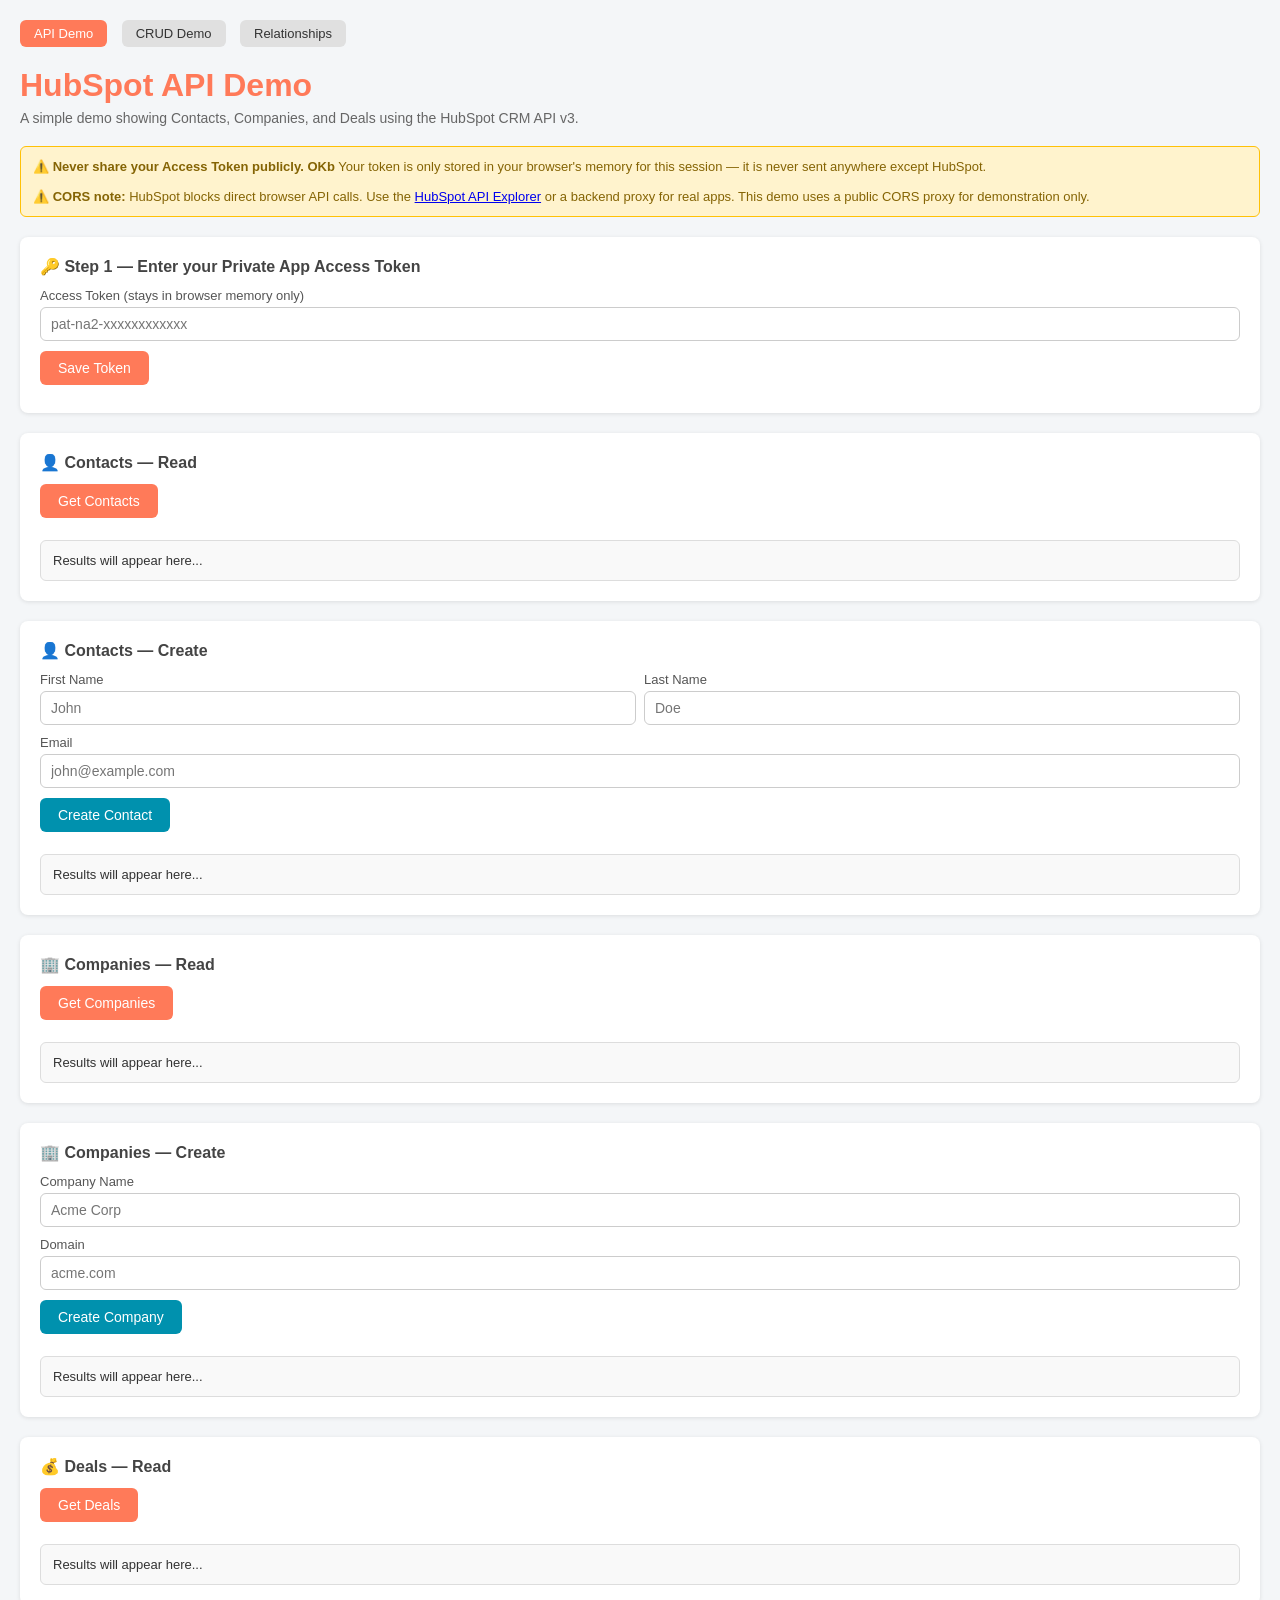
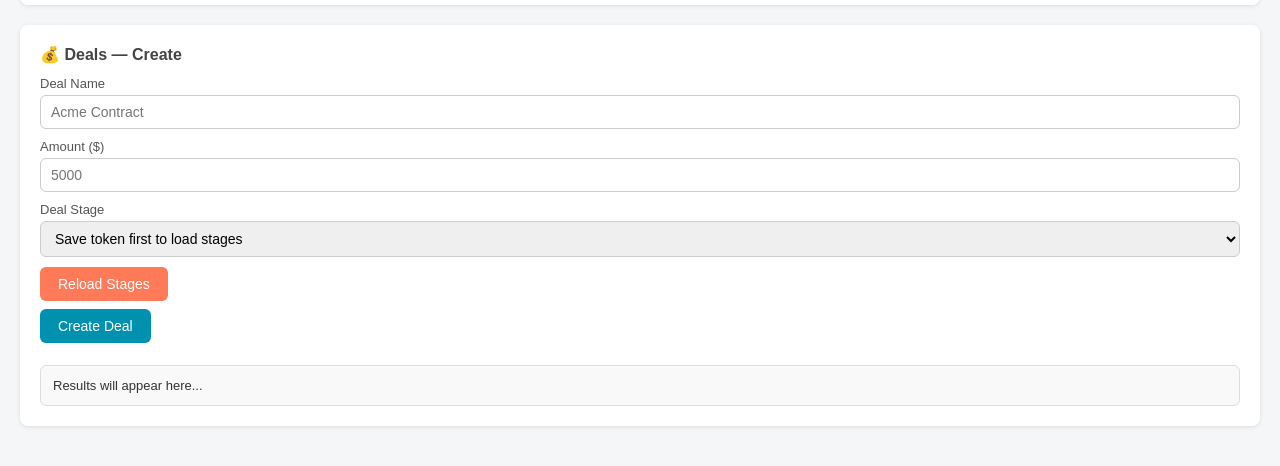
==== index.html @ 919f3ce3 "associations" ====
<!DOCTYPE html>
<html lang="en">
<head>
  <meta charset="UTF-8" />
  <meta name="viewport" content="width=device-width, initial-scale=1.0"/>
  <title>HubSpot API Demo</title>
  <link rel="stylesheet" href="css/style.css" />
</head>
<body>

  <nav>
    <a href="index.html" class="active">API Demo</a>
    <a href="crud.html">CRUD Demo</a>
    <a href="associations.html">Relationships</a>
  </nav>

  <h1>HubSpot API Demo</h1>
  <p class="sub">A simple demo showing Contacts, Companies, and Deals using the HubSpot CRM API v3.</p>

  <div class="warning">
    ⚠️ <strong>Never share your Access Token publicly. OKb</strong>
    Your token is only stored in your browser's memory for this session — it is never sent anywhere except HubSpot.
    <br><br>
    ⚠️ <strong>CORS note:</strong> HubSpot blocks direct browser API calls. Use the
    <a href="https://developers.hubspot.com/docs/api/overview" target="_blank">HubSpot API Explorer</a>
    or a backend proxy for real apps. This demo uses a public CORS proxy for demonstration only.
  </div>

  <!-- TOKEN -->
  <div class="card">
    <h2>🔑 Step 1 — Enter your Private App Access Token</h2>
    <label for="token">Access Token (stays in browser memory only)</label>
    <input type="password" id="token" placeholder="pat-na2-xxxxxxxxxxxx" />
    <button onclick="saveToken(); loadDealStages()">Save Token</button>
    <span id="tokenStatus" style="font-size:13px; color: #27ae60;"></span>
  </div>

  <!-- GET CONTACTS -->
  <div class="card">
    <h2>👤 Contacts — Read</h2>
    <button onclick="getObjects('contacts')">Get Contacts</button>
    <div class="result" id="result-contacts">Results will appear here...</div>
  </div>

  <!-- CREATE CONTACT -->
  <div class="card">
    <h2>👤 Contacts — Create</h2>
    <div class="grid">
      <div>
        <label>First Name</label>
        <input type="text" id="c-firstname" placeholder="John" />
      </div>
      <div>
        <label>Last Name</label>
        <input type="text" id="c-lastname" placeholder="Doe" />
      </div>
    </div>
    <label>Email</label>
    <input type="email" id="c-email" placeholder="john@example.com" />
    <button class="secondary" onclick="createContact()">Create Contact</button>
    <div class="result" id="result-create-contact">Results will appear here...</div>
  </div>

  <!-- GET COMPANIES -->
  <div class="card">
    <h2>🏢 Companies — Read</h2>
    <button onclick="getObjects('companies')">Get Companies</button>
    <div class="result" id="result-companies">Results will appear here...</div>
  </div>

  <!-- CREATE COMPANY -->
  <div class="card">
    <h2>🏢 Companies — Create</h2>
    <label>Company Name</label>
    <input type="text" id="co-name" placeholder="Acme Corp" />
    <label>Domain</label>
    <input type="text" id="co-domain" placeholder="acme.com" />
    <button class="secondary" onclick="createCompany()">Create Company</button>
    <div class="result" id="result-create-company">Results will appear here...</div>
  </div>

  <!-- GET DEALS -->
  <div class="card">
    <h2>💰 Deals — Read</h2>
    <button onclick="getObjects('deals')">Get Deals</button>
    <div class="result" id="result-deals">Results will appear here...</div>
  </div>

  <!-- CREATE DEAL -->
  <div class="card">
    <h2>💰 Deals — Create</h2>
    <label>Deal Name</label>
    <input type="text" id="d-name" placeholder="Acme Contract" />
    <label>Amount ($)</label>
    <input type="number" id="d-amount" placeholder="5000" />
    <label>Deal Stage</label>
    <select id="d-stage">
      <option disabled selected>Save token first to load stages</option>
    </select>
    <div>
      <button onclick="loadDealStages()">Reload Stages</button>
      <span id="stage-status" style="font-size:13px;"></span>
    </div>
    <button class="secondary" onclick="createDeal()">Create Deal</button>
    <div class="result" id="result-create-deal">Results will appear here...</div>
  </div>

  <script src="js/api.js"></script>
  <script src="js/app.js"></script>

</body>
</html>
---- css/style.css ----
* { box-sizing: border-box; margin: 0; padding: 0; }
body { font-family: sans-serif; background: #f4f6f8; color: #333; padding: 20px; }
nav { margin-bottom: 20px; }
nav a { display: inline-block; margin-right: 10px; padding: 6px 14px; border-radius: 6px; background: #e0e0e0; color: #333; text-decoration: none; font-size: 13px; }
nav a:hover { background: #ccc; }
nav a.active { background: #ff7a59; color: white; }
h1 { color: #ff7a59; margin-bottom: 6px; }
p.sub { color: #666; margin-bottom: 20px; font-size: 14px; }

.card {
  background: white;
  border-radius: 8px;
  padding: 20px;
  margin-bottom: 20px;
  box-shadow: 0 1px 4px rgba(0,0,0,0.1);
}
h2 { font-size: 16px; margin-bottom: 12px; color: #444; }

input, select {
  width: 100%;
  padding: 8px 10px;
  border: 1px solid #ccc;
  border-radius: 6px;
  font-size: 14px;
  margin-bottom: 10px;
}
button {
  background: #ff7a59;
  color: white;
  border: none;
  padding: 9px 18px;
  border-radius: 6px;
  cursor: pointer;
  font-size: 14px;
  margin-right: 8px;
  margin-bottom: 8px;
}
button:hover { background: #e8613e; }
button.secondary { background: #0091ae; }
button.secondary:hover { background: #007a94; }

.result {
  margin-top: 14px;
  background: #f9f9f9;
  border: 1px solid #ddd;
  border-radius: 6px;
  padding: 12px;
  font-size: 13px;
  max-height: 300px;
  overflow-y: auto;
  white-space: pre-wrap;
  word-break: break-all;
}
.error { color: #c0392b; }
.success { color: #27ae60; }

.warning {
  background: #fff3cd;
  border: 1px solid #ffc107;
  border-radius: 6px;
  padding: 12px;
  font-size: 13px;
  margin-bottom: 20px;
  color: #856404;
}
.grid { display: grid; grid-template-columns: 1fr 1fr; gap: 8px; }
@media (max-width: 600px) { .grid { grid-template-columns: 1fr; } }
label { font-size: 13px; color: #555; display: block; margin-bottom: 4px; }
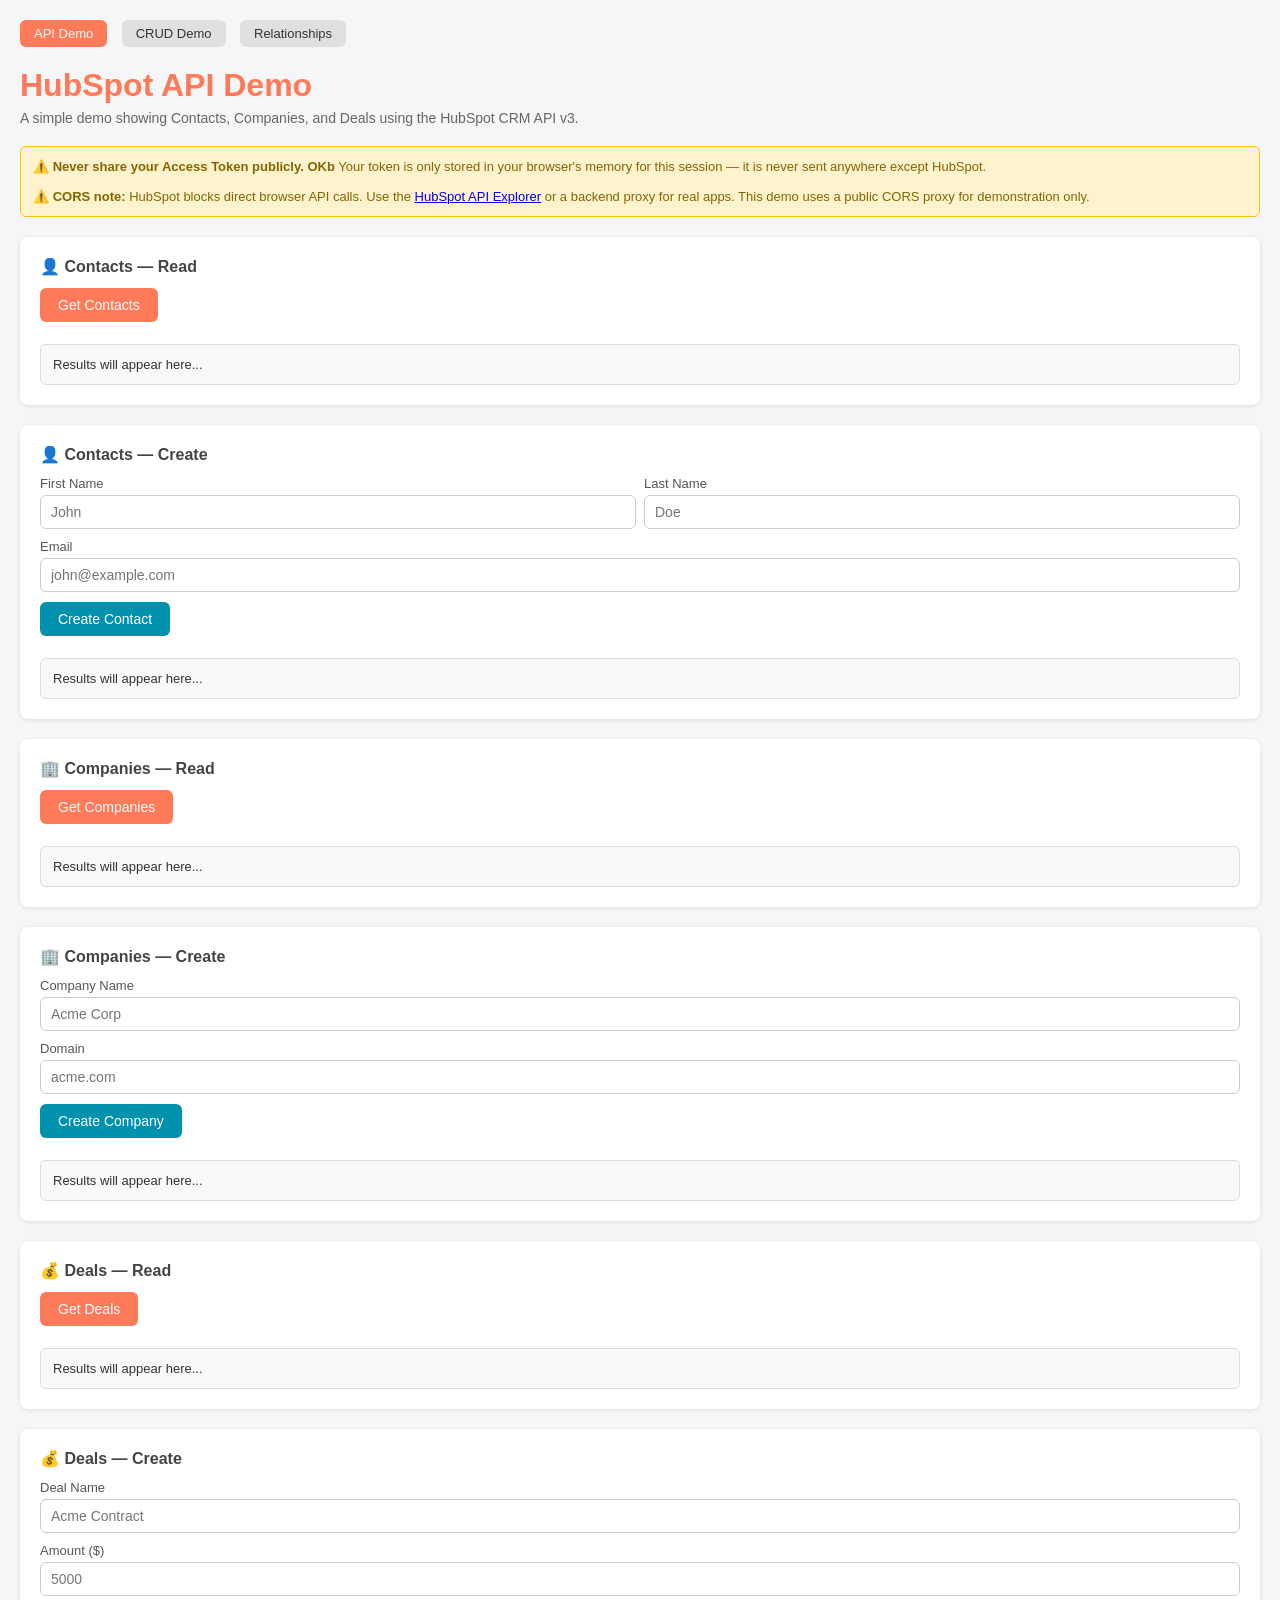
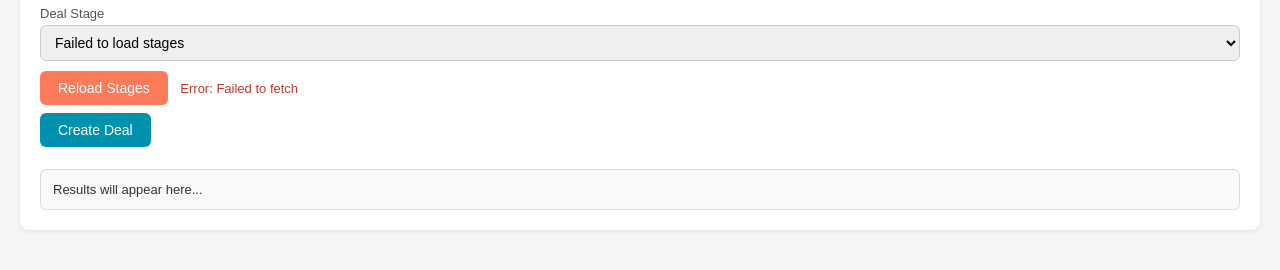
==== commit 66911252: "config" ====
--- a/index.html
+++ b/index.html
@@ -105,8 +105,19 @@
     <div class="result" id="result-create-deal">Results will appear here...</div>
   </div>
 
+  <script src="js/config.js"></script>
   <script src="js/api.js"></script>
   <script src="js/app.js"></script>
+  <script>
+    document.addEventListener('DOMContentLoaded', () => {
+      if (CONFIG.token) {
+        document.getElementById('token').value = CONFIG.token;
+        saveToken();
+        loadDealStages();
+        document.querySelector('.card').style.display = 'none';
+      }
+    });
+  </script>
 
 </body>
 </html>
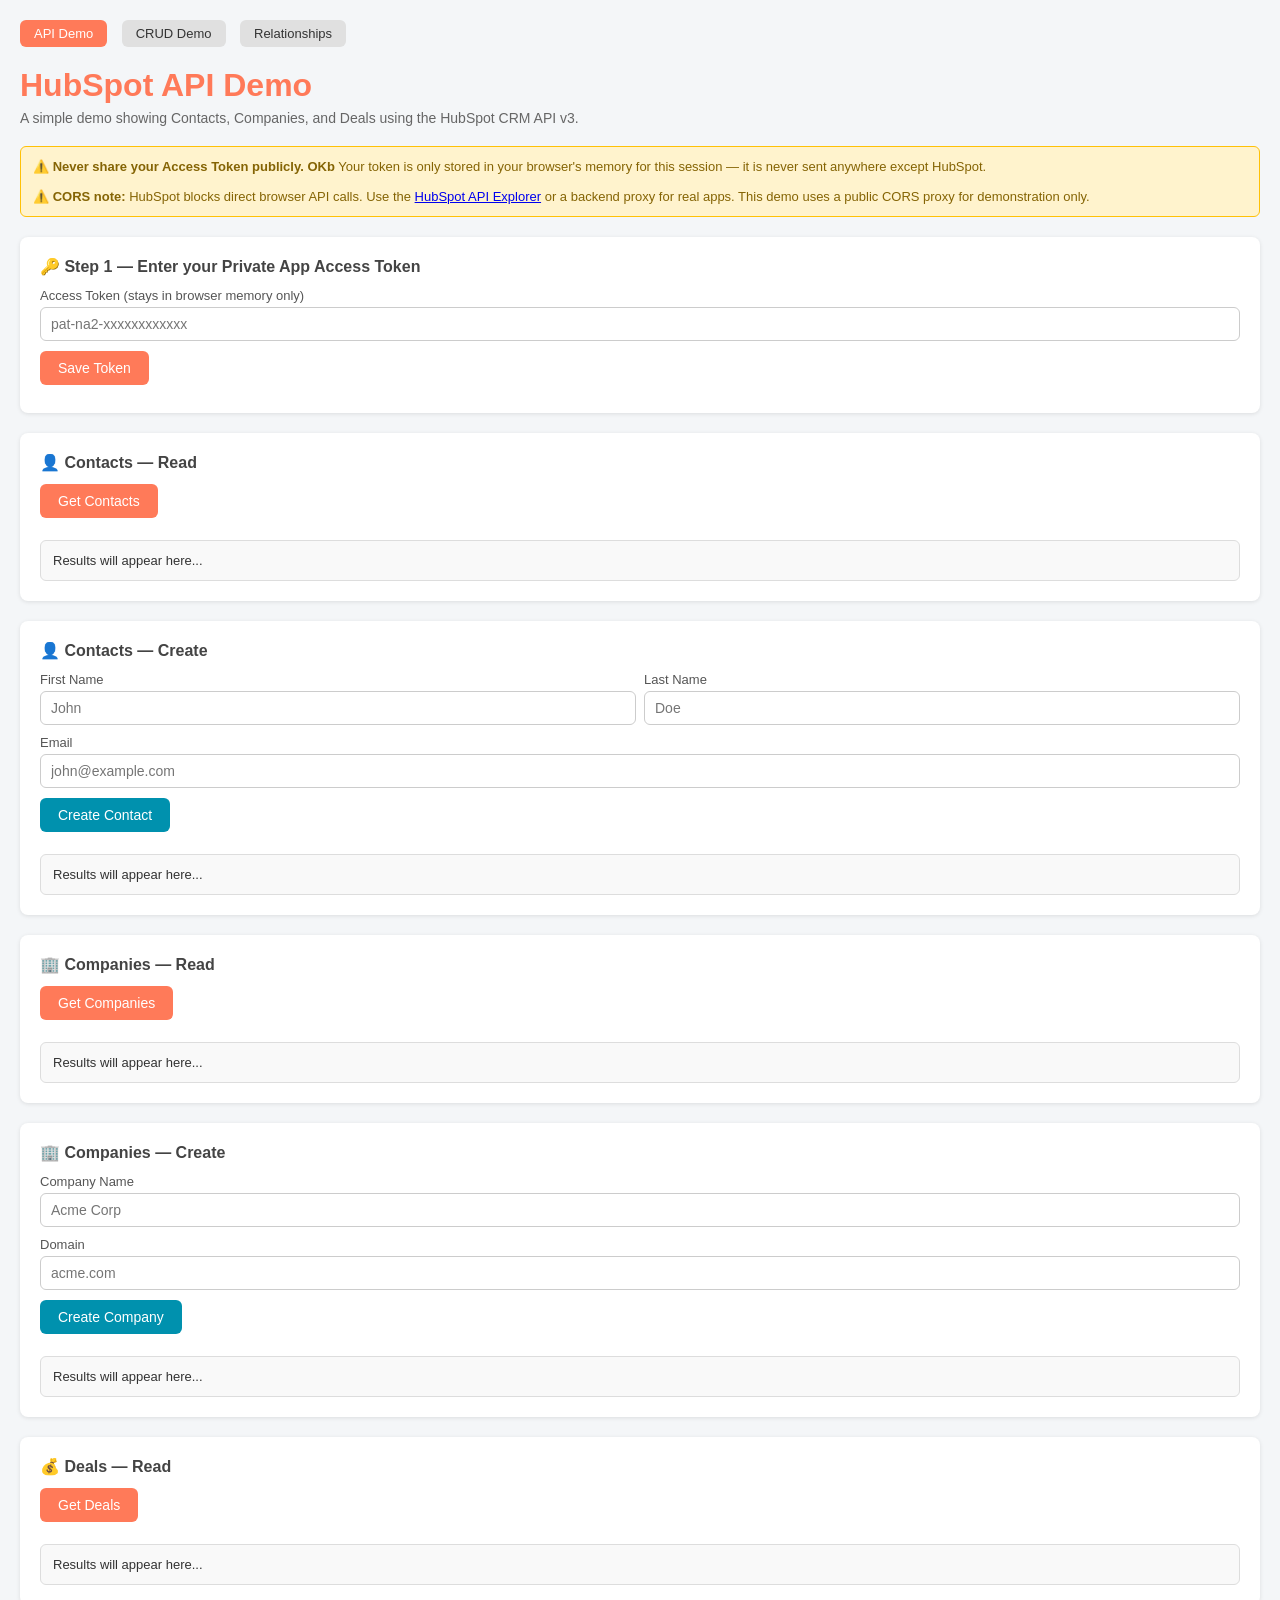
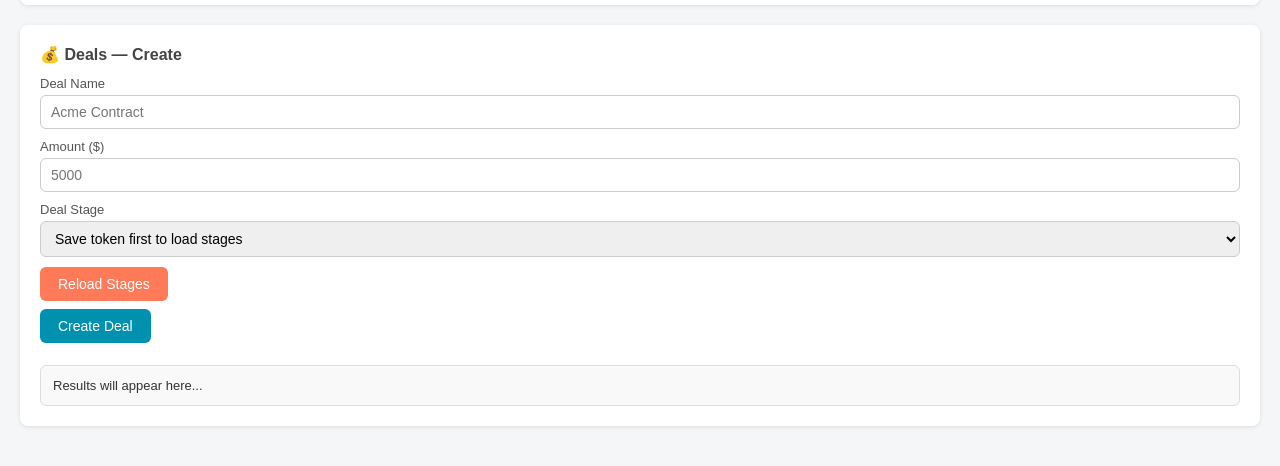
==== commit 77b8de66: "Revert "config" This reverts commit 6691125236b61c79082e279661ac950051ec5047." ====
--- a/index.html
+++ b/index.html
@@ -105,19 +105,8 @@
     <div class="result" id="result-create-deal">Results will appear here...</div>
   </div>
 
-  <script src="js/config.js"></script>
   <script src="js/api.js"></script>
   <script src="js/app.js"></script>
-  <script>
-    document.addEventListener('DOMContentLoaded', () => {
-      if (CONFIG.token) {
-        document.getElementById('token').value = CONFIG.token;
-        saveToken();
-        loadDealStages();
-        document.querySelector('.card').style.display = 'none';
-      }
-    });
-  </script>
 
 </body>
 </html>
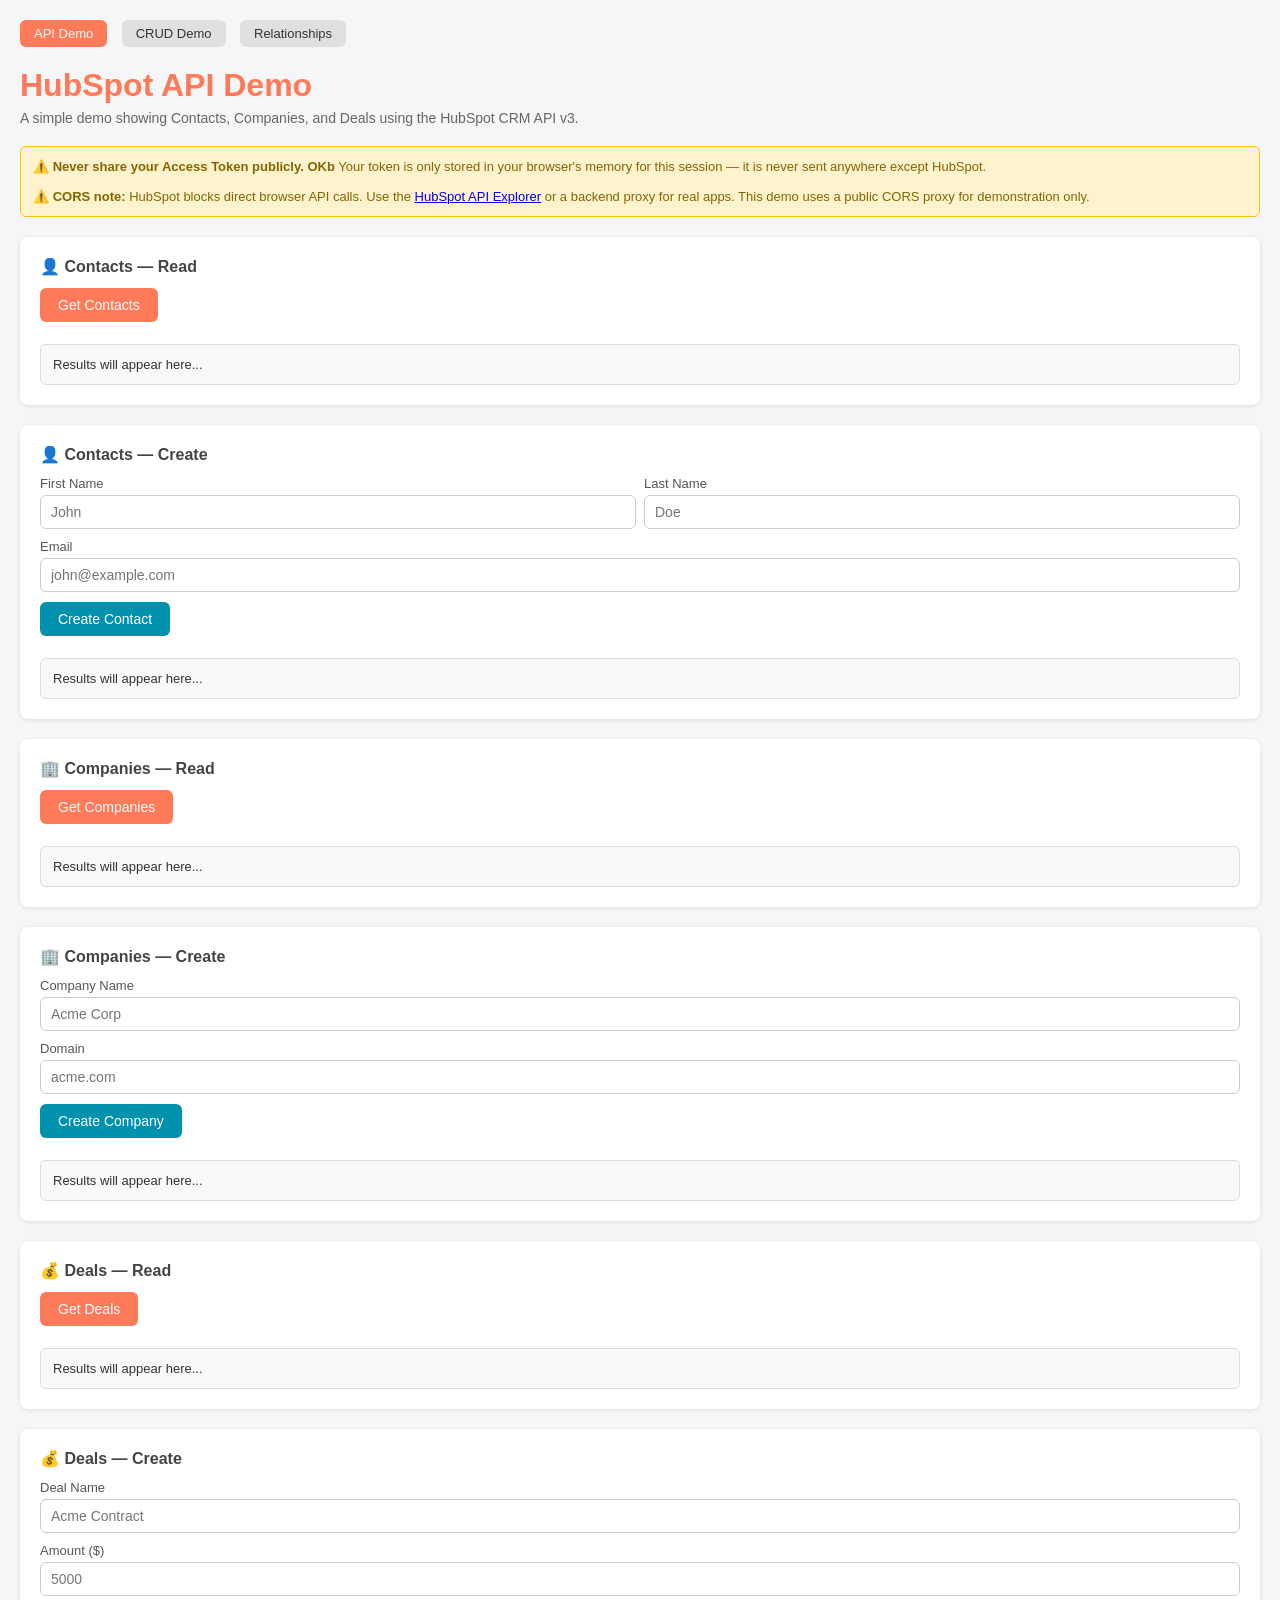
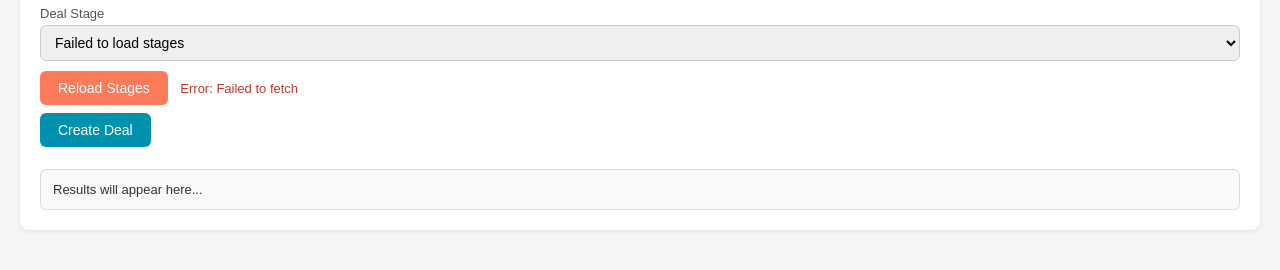
==== commit a3de58c9: "testing" ====
--- a/index.html
+++ b/index.html
@@ -107,6 +107,14 @@
 
   <script src="js/api.js"></script>
   <script src="js/app.js"></script>
+  <script>
+    document.addEventListener('DOMContentLoaded', () => {
+      if (ACCESS_TOKEN) {
+        document.querySelector('.card').style.display = 'none';
+        loadDealStages();
+      }
+    });
+  </script>
 
 </body>
 </html>
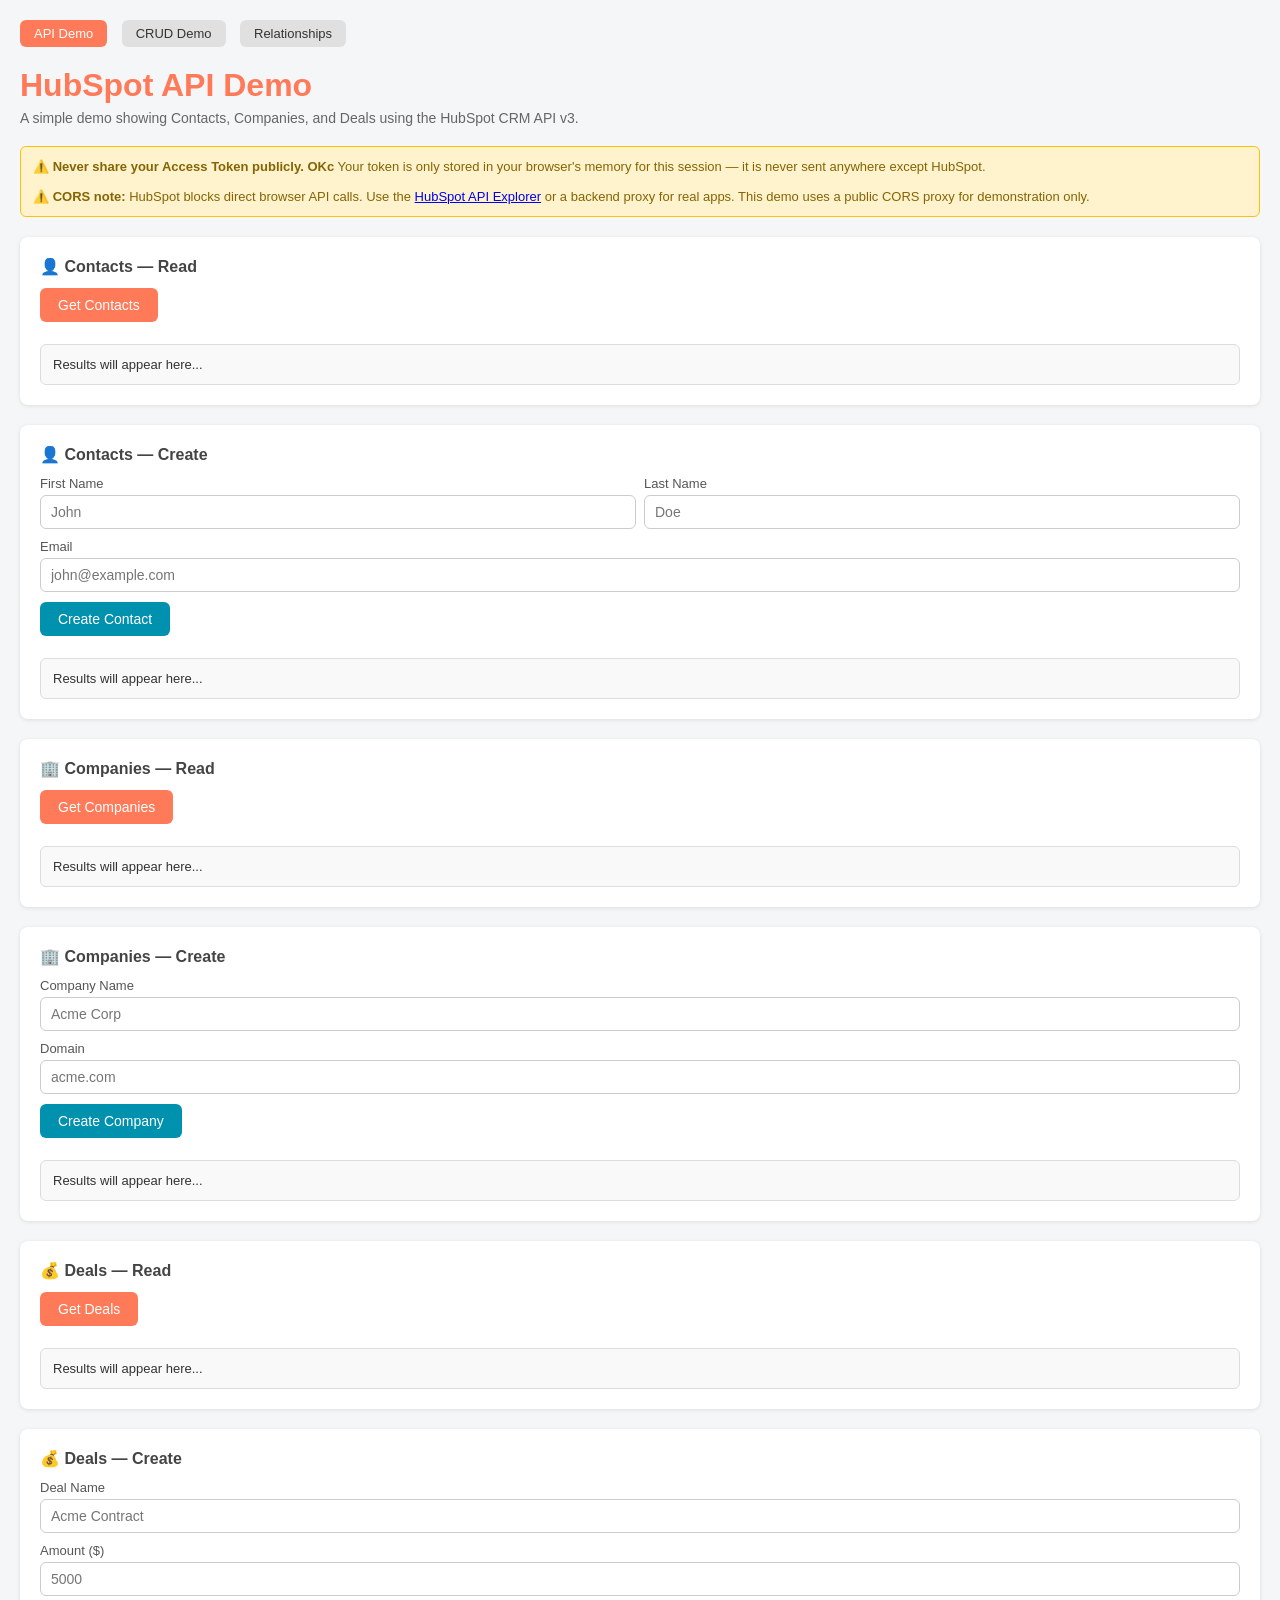
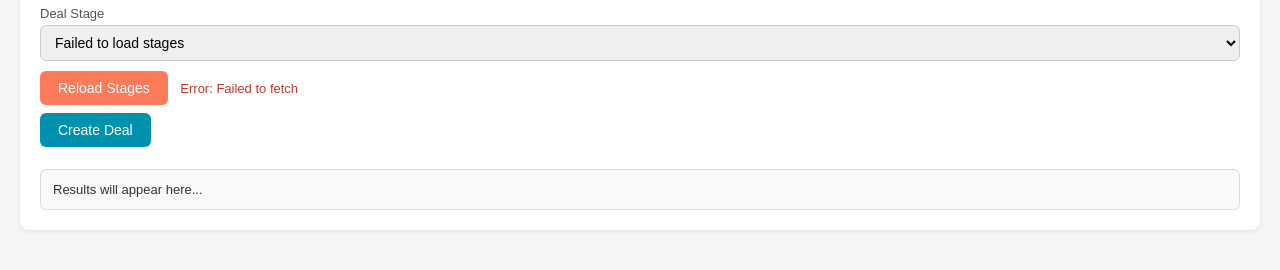
==== commit bd3c5017: "c" ====
--- a/index.html
+++ b/index.html
@@ -18,7 +18,7 @@
   <p class="sub">A simple demo showing Contacts, Companies, and Deals using the HubSpot CRM API v3.</p>
 
   <div class="warning">
-    ⚠️ <strong>Never share your Access Token publicly. OKb</strong>
+    ⚠️ <strong>Never share your Access Token publicly. OKc</strong>
     Your token is only stored in your browser's memory for this session — it is never sent anywhere except HubSpot.
     <br><br>
     ⚠️ <strong>CORS note:</strong> HubSpot blocks direct browser API calls. Use the
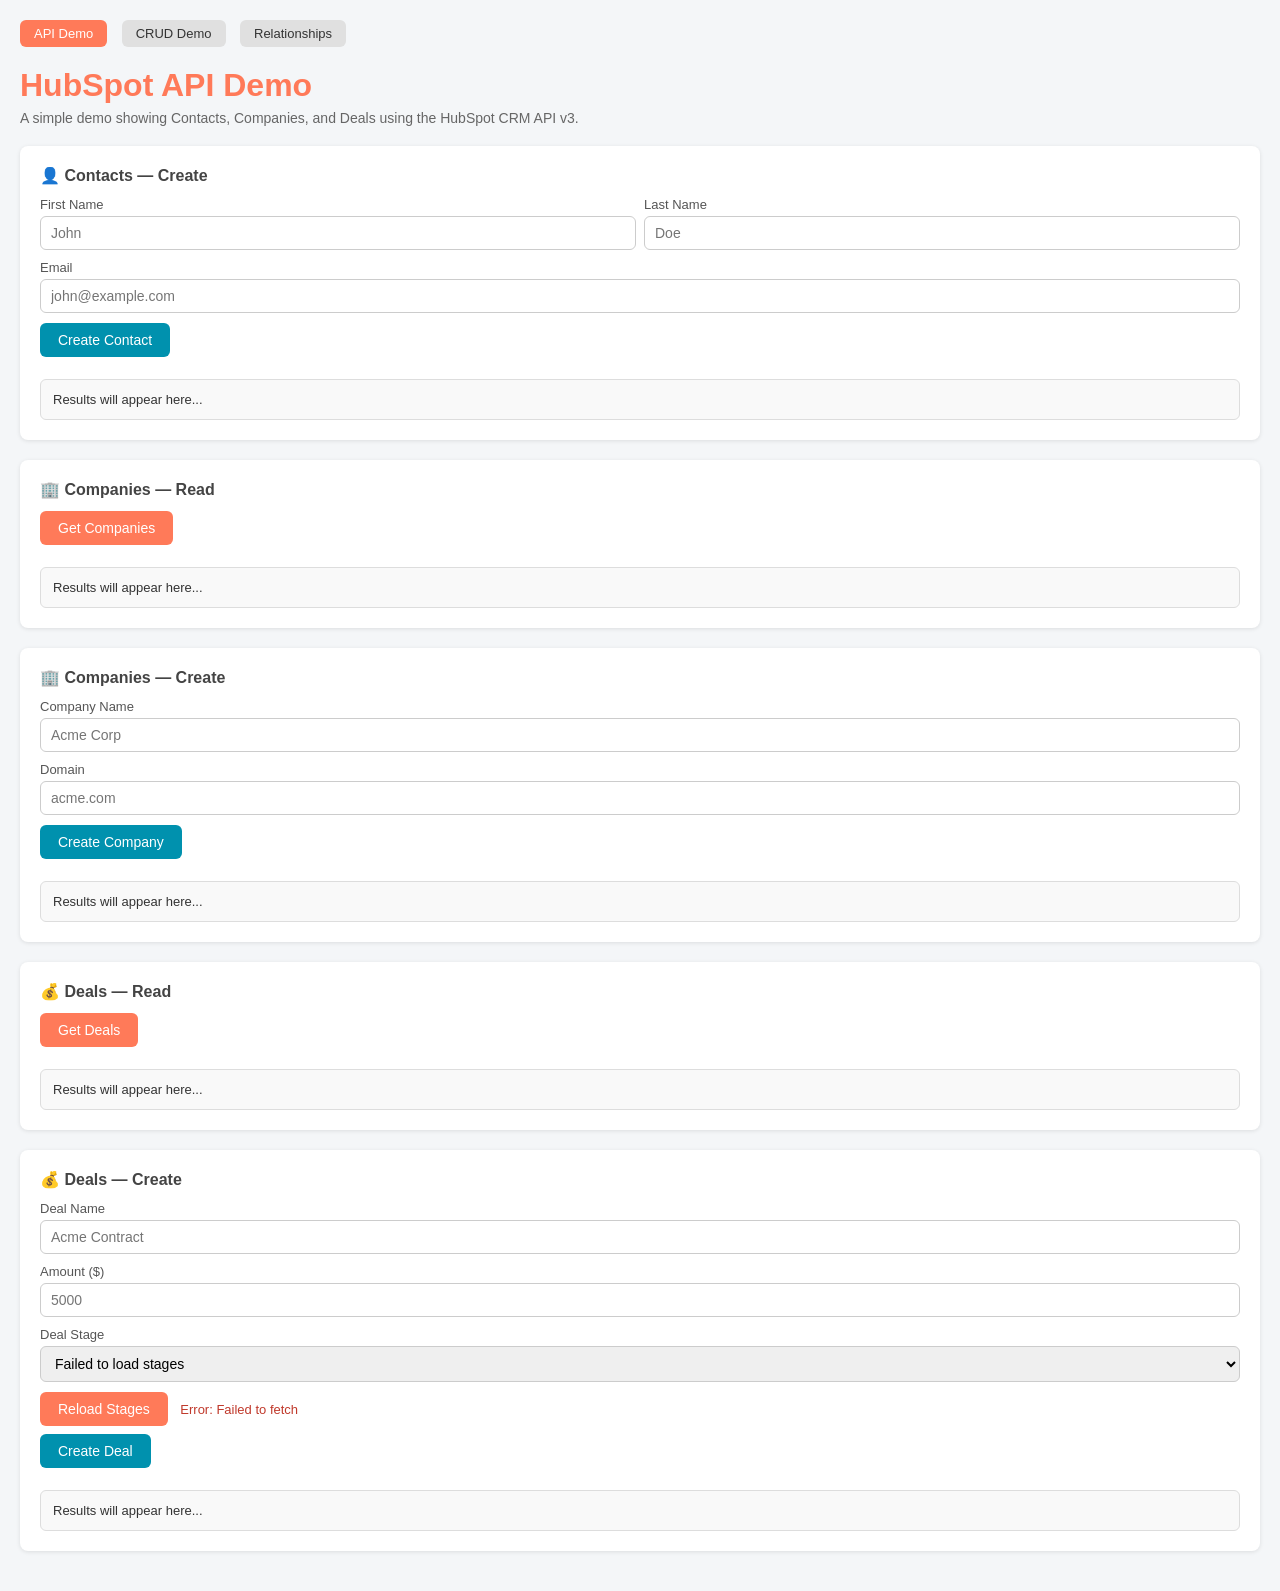
==== commit 2633d371: "testing" ====
--- a/index.html
+++ b/index.html
@@ -16,24 +16,6 @@
 
   <h1>HubSpot API Demo</h1>
   <p class="sub">A simple demo showing Contacts, Companies, and Deals using the HubSpot CRM API v3.</p>
-
-  <div class="warning">
-    ⚠️ <strong>Never share your Access Token publicly. OKc</strong>
-    Your token is only stored in your browser's memory for this session — it is never sent anywhere except HubSpot.
-    <br><br>
-    ⚠️ <strong>CORS note:</strong> HubSpot blocks direct browser API calls. Use the
-    <a href="https://developers.hubspot.com/docs/api/overview" target="_blank">HubSpot API Explorer</a>
-    or a backend proxy for real apps. This demo uses a public CORS proxy for demonstration only.
-  </div>
-
-  <!-- TOKEN -->
-  <div class="card">
-    <h2>🔑 Step 1 — Enter your Private App Access Token</h2>
-    <label for="token">Access Token (stays in browser memory only)</label>
-    <input type="password" id="token" placeholder="pat-na2-xxxxxxxxxxxx" />
-    <button onclick="saveToken(); loadDealStages()">Save Token</button>
-    <span id="tokenStatus" style="font-size:13px; color: #27ae60;"></span>
-  </div>
 
   <!-- GET CONTACTS -->
   <div class="card">
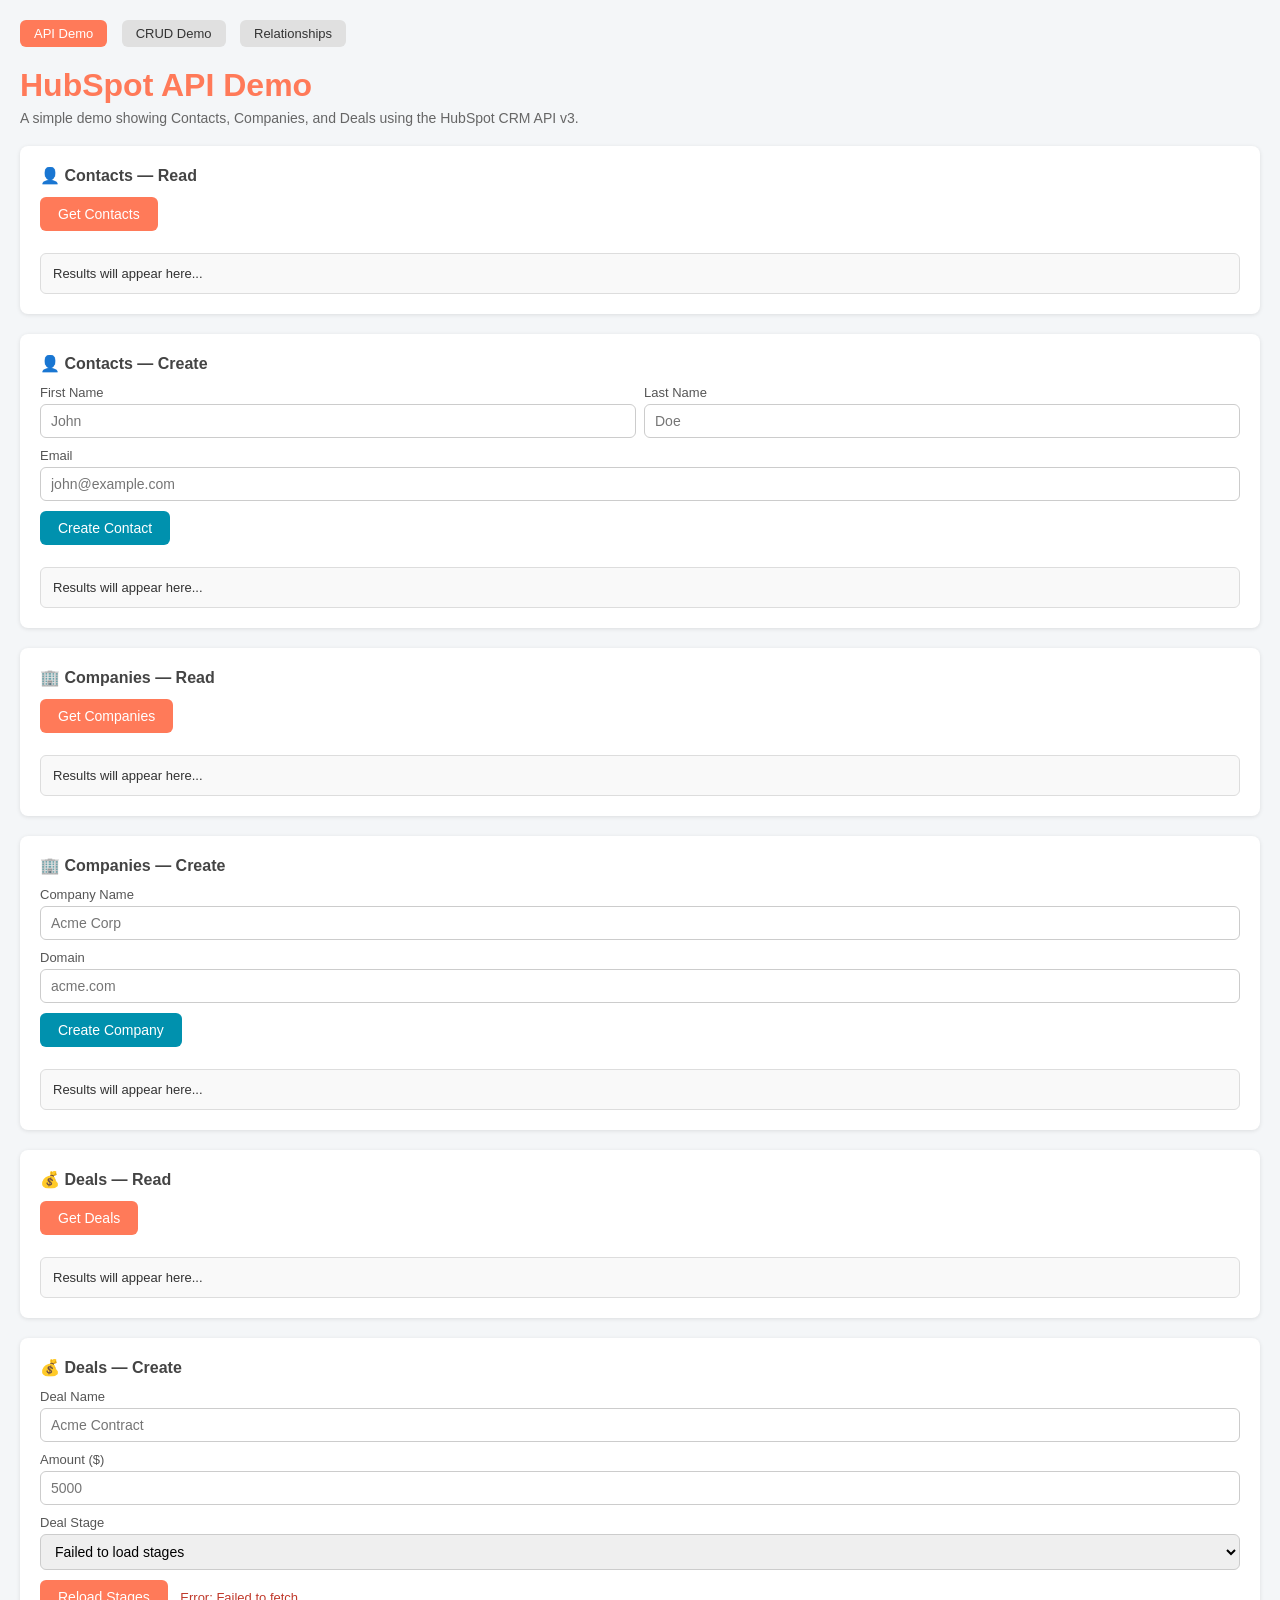
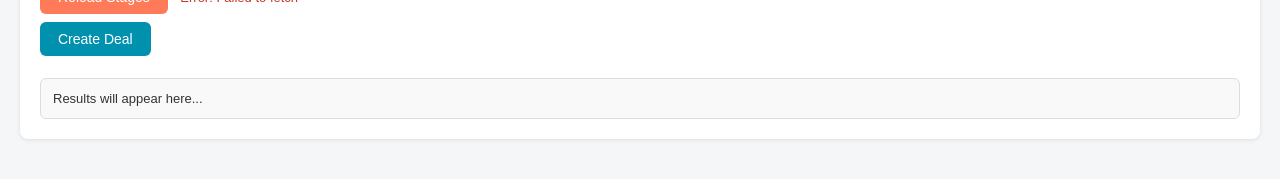
==== commit 4777e7a8: "testing" ====
--- a/index.html
+++ b/index.html
@@ -90,12 +90,7 @@
   <script src="js/api.js"></script>
   <script src="js/app.js"></script>
   <script>
-    document.addEventListener('DOMContentLoaded', () => {
-      if (ACCESS_TOKEN) {
-        document.querySelector('.card').style.display = 'none';
-        loadDealStages();
-      }
-    });
+    document.addEventListener('DOMContentLoaded', () => { loadDealStages(); });
   </script>
 
 </body>
